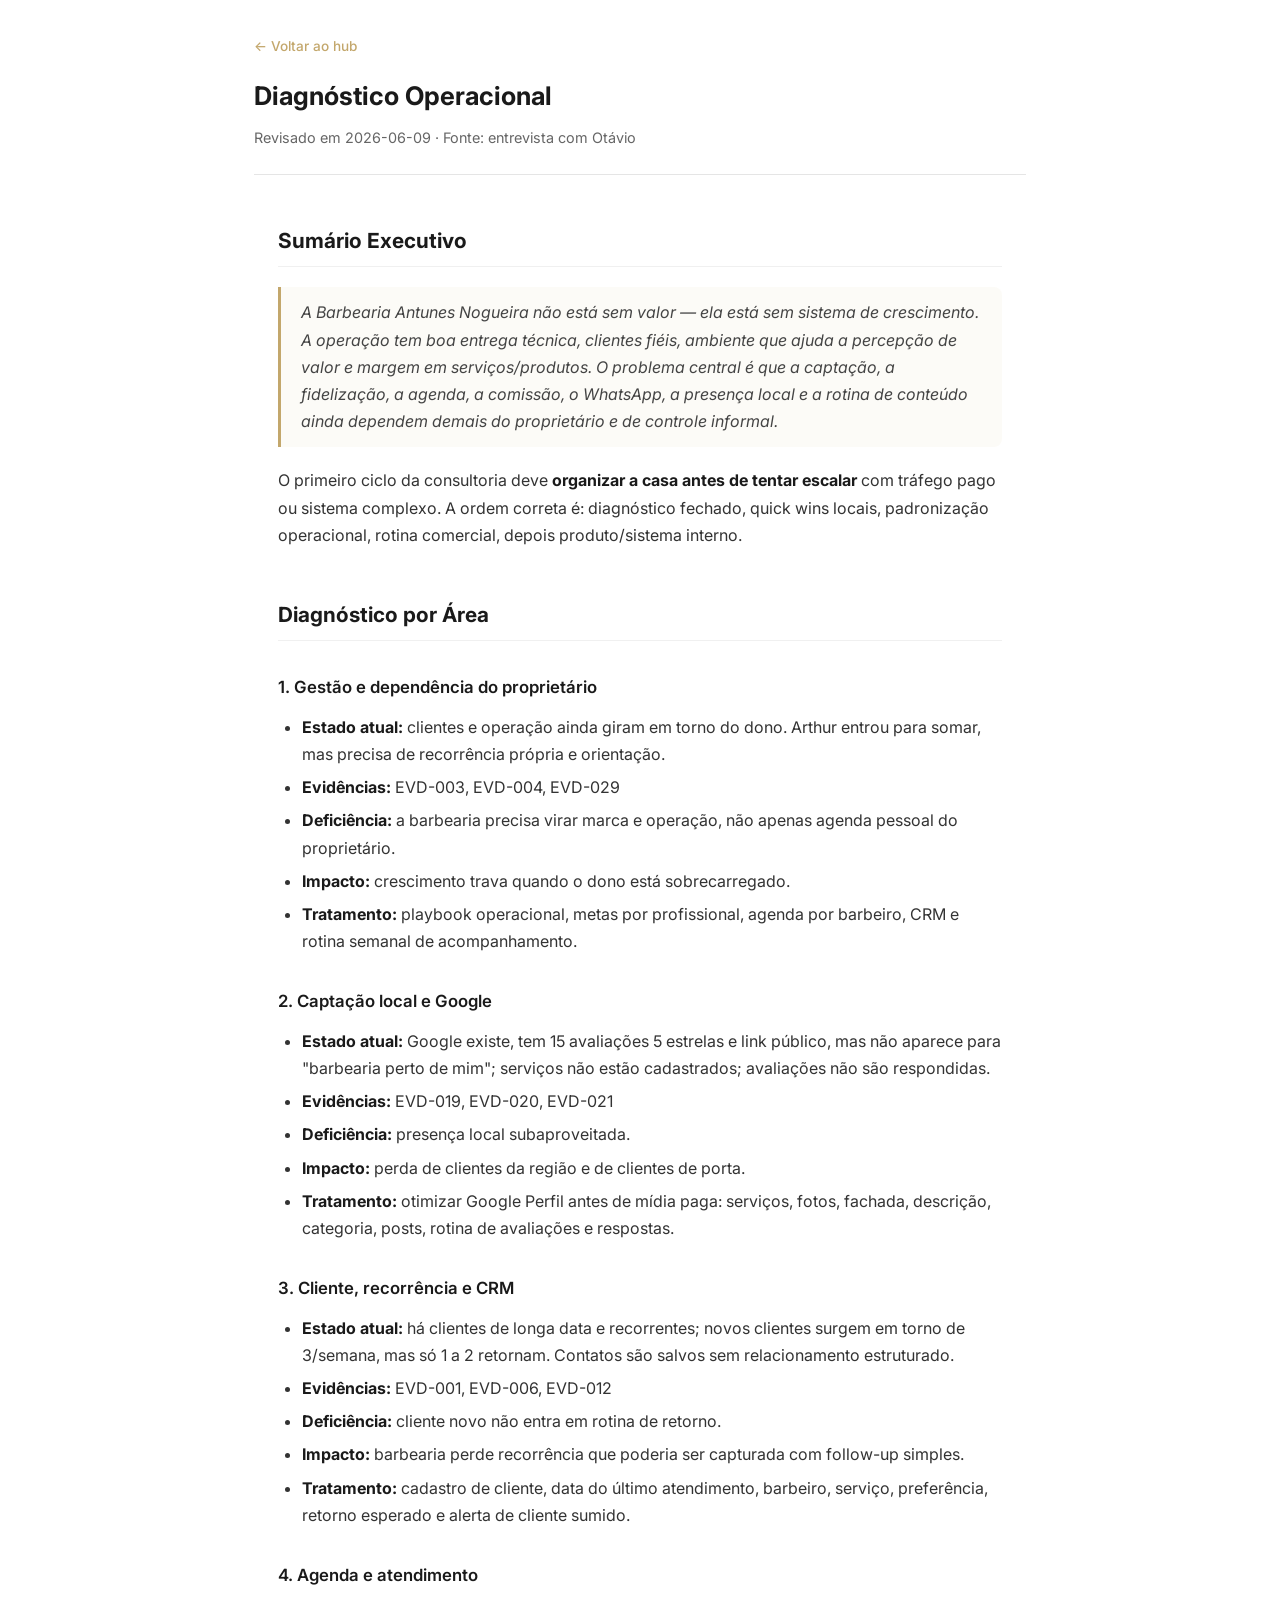
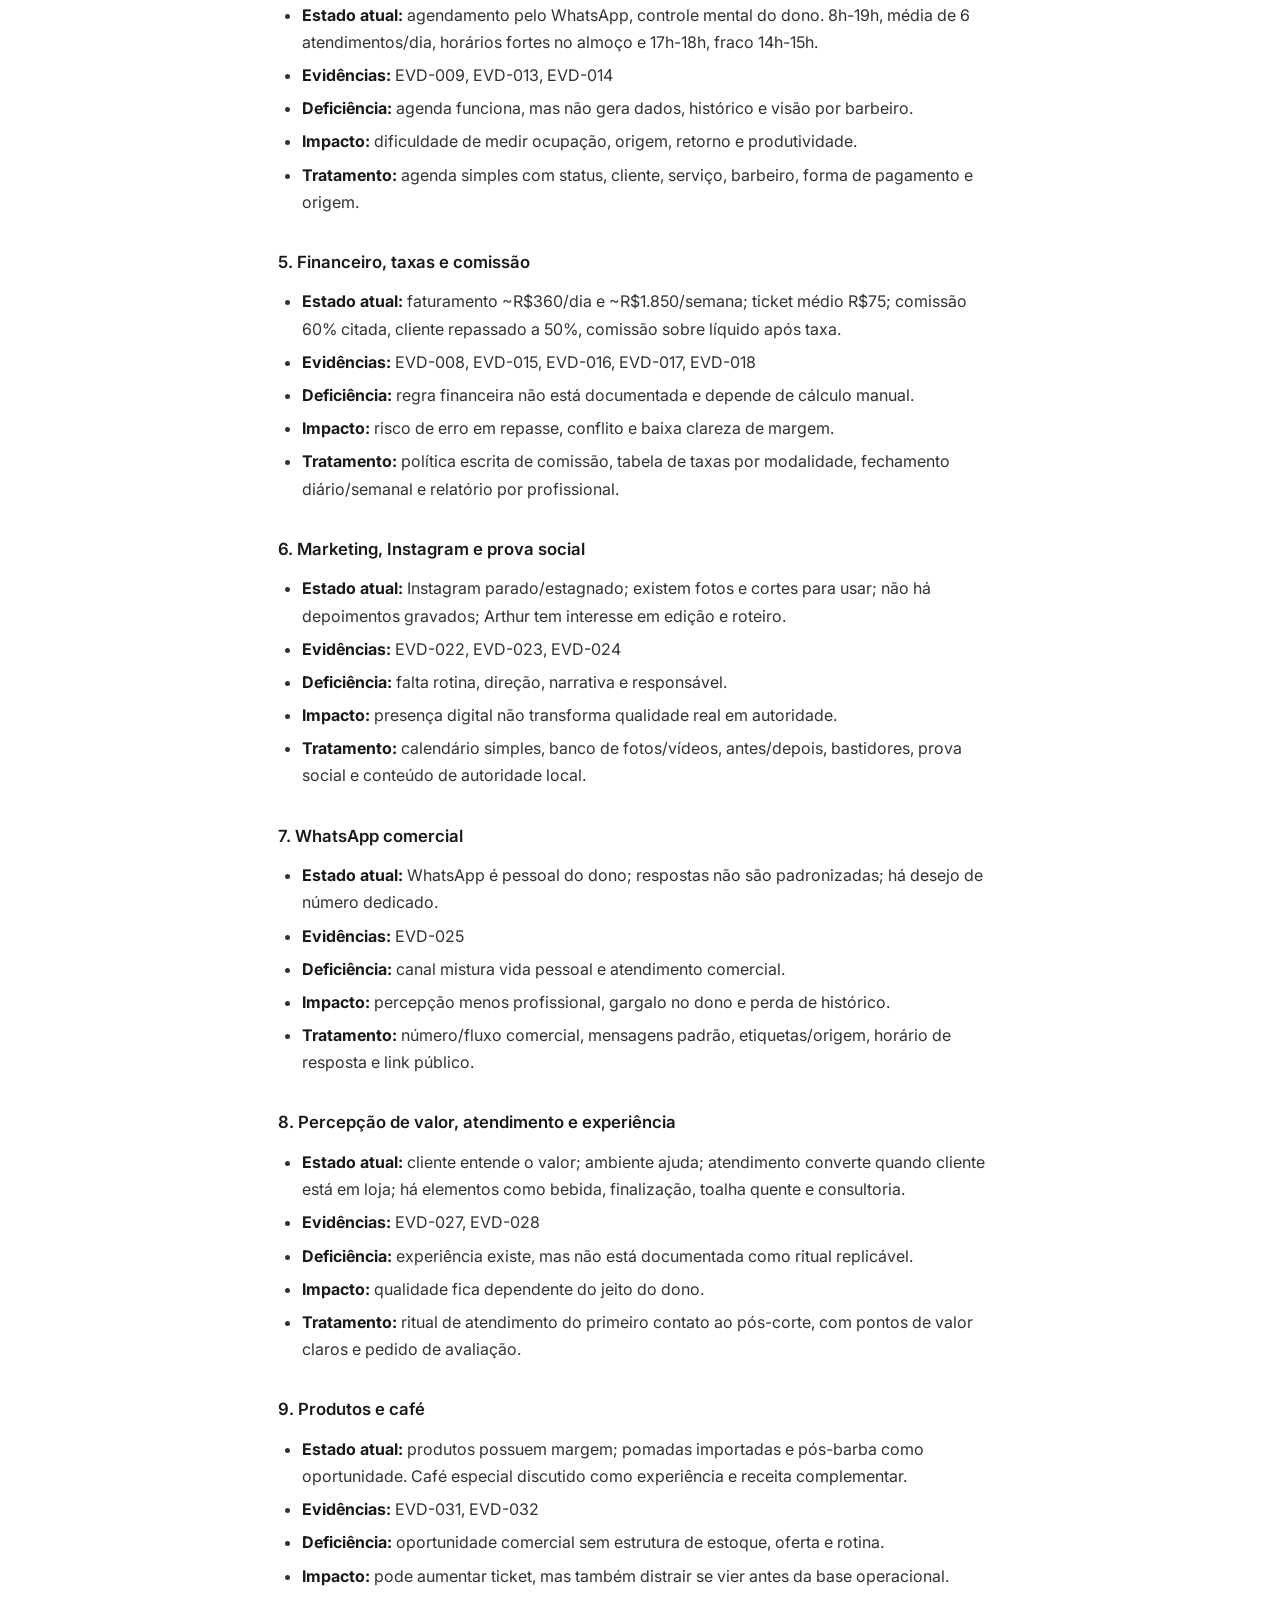
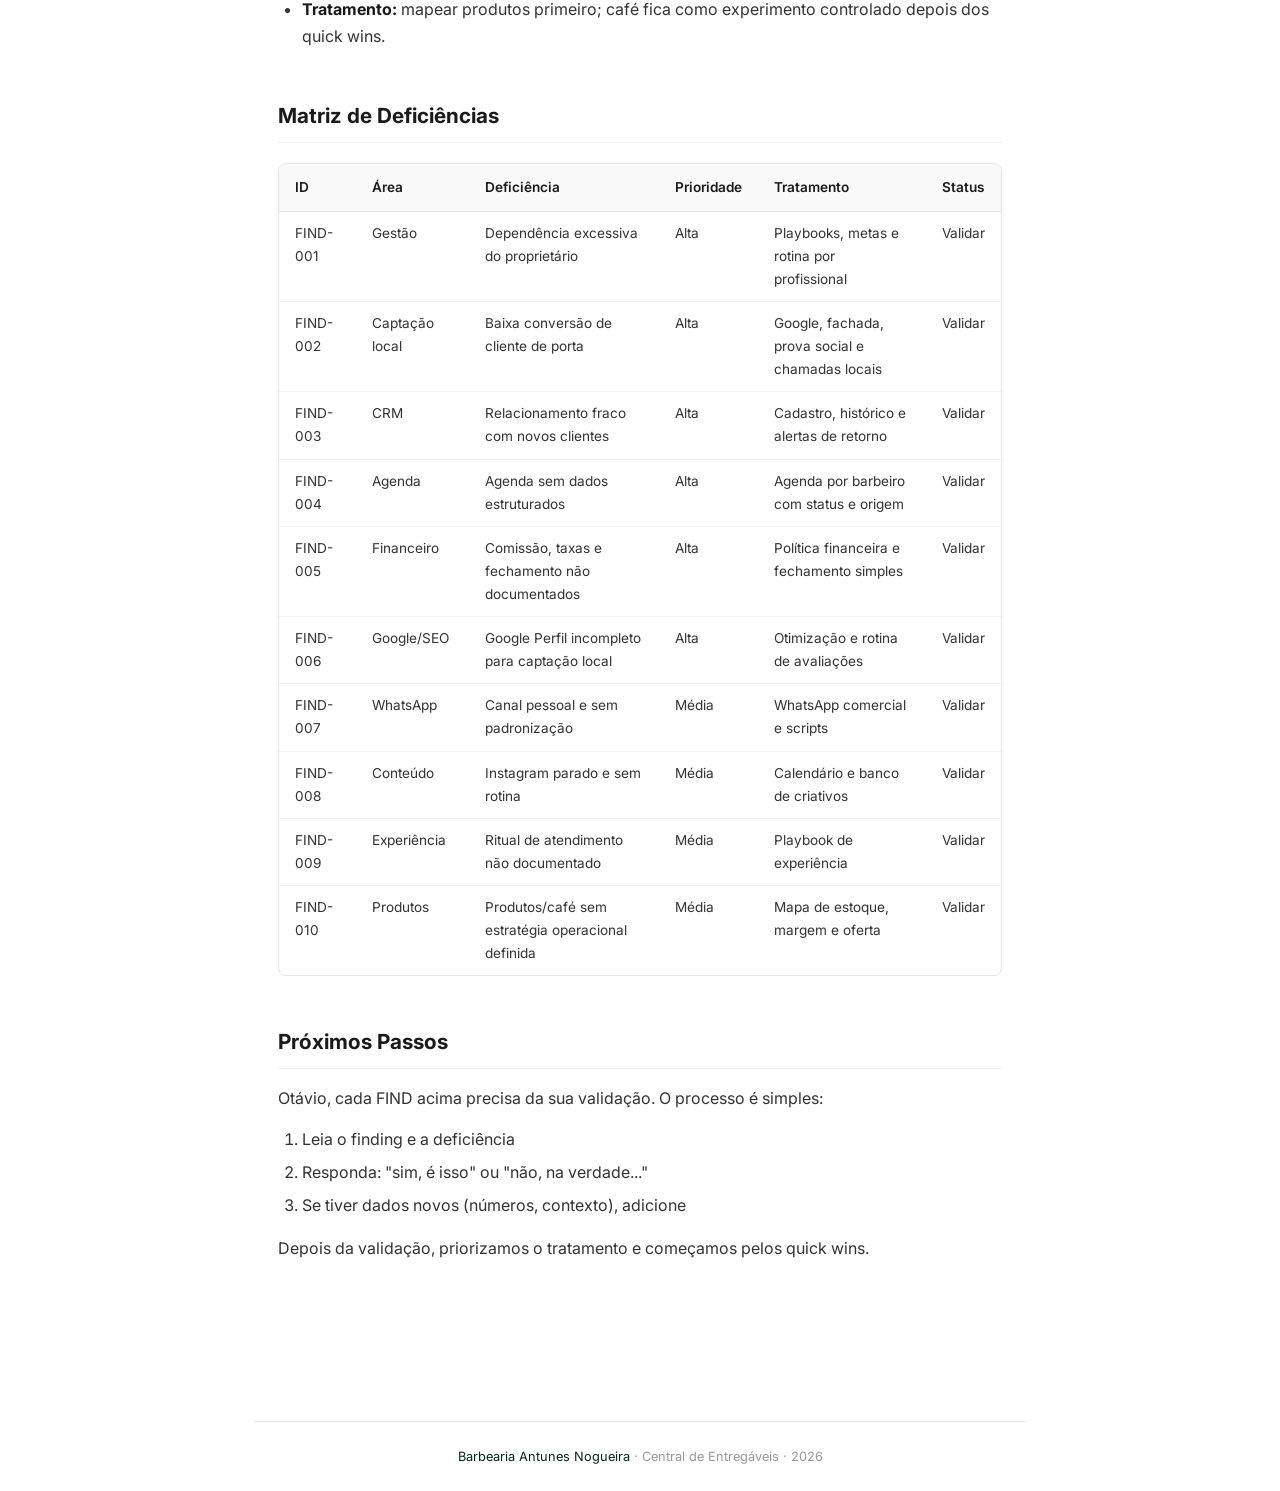
==== diagnostico.html @ 8a1e61f6 "Hub de entregáveis - Barbearia Antunes Nogueira" ====
<!DOCTYPE html>
<html lang="pt-BR">
<head>
  <meta charset="UTF-8">
  <meta name="viewport" content="width=device-width, initial-scale=1.0">
  <title>Diagnóstico Operacional | Antunes Nogueira</title>
  <link rel="stylesheet" href="style.css">
</head>
<body>
  <div class="container">
    <header class="page-header">
      <a href="index.html" class="back-link">← Voltar ao hub</a>
      <h1>Diagnóstico Operacional</h1>
      <p class="subtitle">Revisado em 2026-06-09 · Fonte: entrevista com Otávio</p>
    </header>

    <div class="page-content">

      <h2>Sumário Executivo</h2>
      <blockquote>
        A Barbearia Antunes Nogueira não está sem valor — ela está sem sistema de crescimento. A operação tem boa entrega técnica, clientes fiéis, ambiente que ajuda a percepção de valor e margem em serviços/produtos. O problema central é que a captação, a fidelização, a agenda, a comissão, o WhatsApp, a presença local e a rotina de conteúdo ainda dependem demais do proprietário e de controle informal.
      </blockquote>
      <p>O primeiro ciclo da consultoria deve <strong>organizar a casa antes de tentar escalar</strong> com tráfego pago ou sistema complexo. A ordem correta é: diagnóstico fechado, quick wins locais, padronização operacional, rotina comercial, depois produto/sistema interno.</p>

      <h2>Diagnóstico por Área</h2>

      <h3>1. Gestão e dependência do proprietário</h3>
      <ul>
        <li><strong>Estado atual:</strong> clientes e operação ainda giram em torno do dono. Arthur entrou para somar, mas precisa de recorrência própria e orientação.</li>
        <li><strong>Evidências:</strong> EVD-003, EVD-004, EVD-029</li>
        <li><strong>Deficiência:</strong> a barbearia precisa virar marca e operação, não apenas agenda pessoal do proprietário.</li>
        <li><strong>Impacto:</strong> crescimento trava quando o dono está sobrecarregado.</li>
        <li><strong>Tratamento:</strong> playbook operacional, metas por profissional, agenda por barbeiro, CRM e rotina semanal de acompanhamento.</li>
      </ul>

      <h3>2. Captação local e Google</h3>
      <ul>
        <li><strong>Estado atual:</strong> Google existe, tem 15 avaliações 5 estrelas e link público, mas não aparece para "barbearia perto de mim"; serviços não estão cadastrados; avaliações não são respondidas.</li>
        <li><strong>Evidências:</strong> EVD-019, EVD-020, EVD-021</li>
        <li><strong>Deficiência:</strong> presença local subaproveitada.</li>
        <li><strong>Impacto:</strong> perda de clientes da região e de clientes de porta.</li>
        <li><strong>Tratamento:</strong> otimizar Google Perfil antes de mídia paga: serviços, fotos, fachada, descrição, categoria, posts, rotina de avaliações e respostas.</li>
      </ul>

      <h3>3. Cliente, recorrência e CRM</h3>
      <ul>
        <li><strong>Estado atual:</strong> há clientes de longa data e recorrentes; novos clientes surgem em torno de 3/semana, mas só 1 a 2 retornam. Contatos são salvos sem relacionamento estruturado.</li>
        <li><strong>Evidências:</strong> EVD-001, EVD-006, EVD-012</li>
        <li><strong>Deficiência:</strong> cliente novo não entra em rotina de retorno.</li>
        <li><strong>Impacto:</strong> barbearia perde recorrência que poderia ser capturada com follow-up simples.</li>
        <li><strong>Tratamento:</strong> cadastro de cliente, data do último atendimento, barbeiro, serviço, preferência, retorno esperado e alerta de cliente sumido.</li>
      </ul>

      <h3>4. Agenda e atendimento</h3>
      <ul>
        <li><strong>Estado atual:</strong> agendamento pelo WhatsApp, controle mental do dono. 8h-19h, média de 6 atendimentos/dia, horários fortes no almoço e 17h-18h, fraco 14h-15h.</li>
        <li><strong>Evidências:</strong> EVD-009, EVD-013, EVD-014</li>
        <li><strong>Deficiência:</strong> agenda funciona, mas não gera dados, histórico e visão por barbeiro.</li>
        <li><strong>Impacto:</strong> dificuldade de medir ocupação, origem, retorno e produtividade.</li>
        <li><strong>Tratamento:</strong> agenda simples com status, cliente, serviço, barbeiro, forma de pagamento e origem.</li>
      </ul>

      <h3>5. Financeiro, taxas e comissão</h3>
      <ul>
        <li><strong>Estado atual:</strong> faturamento ~R$360/dia e ~R$1.850/semana; ticket médio R$75; comissão 60% citada, cliente repassado a 50%, comissão sobre líquido após taxa.</li>
        <li><strong>Evidências:</strong> EVD-008, EVD-015, EVD-016, EVD-017, EVD-018</li>
        <li><strong>Deficiência:</strong> regra financeira não está documentada e depende de cálculo manual.</li>
        <li><strong>Impacto:</strong> risco de erro em repasse, conflito e baixa clareza de margem.</li>
        <li><strong>Tratamento:</strong> política escrita de comissão, tabela de taxas por modalidade, fechamento diário/semanal e relatório por profissional.</li>
      </ul>

      <h3>6. Marketing, Instagram e prova social</h3>
      <ul>
        <li><strong>Estado atual:</strong> Instagram parado/estagnado; existem fotos e cortes para usar; não há depoimentos gravados; Arthur tem interesse em edição e roteiro.</li>
        <li><strong>Evidências:</strong> EVD-022, EVD-023, EVD-024</li>
        <li><strong>Deficiência:</strong> falta rotina, direção, narrativa e responsável.</li>
        <li><strong>Impacto:</strong> presença digital não transforma qualidade real em autoridade.</li>
        <li><strong>Tratamento:</strong> calendário simples, banco de fotos/vídeos, antes/depois, bastidores, prova social e conteúdo de autoridade local.</li>
      </ul>

      <h3>7. WhatsApp comercial</h3>
      <ul>
        <li><strong>Estado atual:</strong> WhatsApp é pessoal do dono; respostas não são padronizadas; há desejo de número dedicado.</li>
        <li><strong>Evidências:</strong> EVD-025</li>
        <li><strong>Deficiência:</strong> canal mistura vida pessoal e atendimento comercial.</li>
        <li><strong>Impacto:</strong> percepção menos profissional, gargalo no dono e perda de histórico.</li>
        <li><strong>Tratamento:</strong> número/fluxo comercial, mensagens padrão, etiquetas/origem, horário de resposta e link público.</li>
      </ul>

      <h3>8. Percepção de valor, atendimento e experiência</h3>
      <ul>
        <li><strong>Estado atual:</strong> cliente entende o valor; ambiente ajuda; atendimento converte quando cliente está em loja; há elementos como bebida, finalização, toalha quente e consultoria.</li>
        <li><strong>Evidências:</strong> EVD-027, EVD-028</li>
        <li><strong>Deficiência:</strong> experiência existe, mas não está documentada como ritual replicável.</li>
        <li><strong>Impacto:</strong> qualidade fica dependente do jeito do dono.</li>
        <li><strong>Tratamento:</strong> ritual de atendimento do primeiro contato ao pós-corte, com pontos de valor claros e pedido de avaliação.</li>
      </ul>

      <h3>9. Produtos e café</h3>
      <ul>
        <li><strong>Estado atual:</strong> produtos possuem margem; pomadas importadas e pós-barba como oportunidade. Café especial discutido como experiência e receita complementar.</li>
        <li><strong>Evidências:</strong> EVD-031, EVD-032</li>
        <li><strong>Deficiência:</strong> oportunidade comercial sem estrutura de estoque, oferta e rotina.</li>
        <li><strong>Impacto:</strong> pode aumentar ticket, mas também distrair se vier antes da base operacional.</li>
        <li><strong>Tratamento:</strong> mapear produtos primeiro; café fica como experimento controlado depois dos quick wins.</li>
      </ul>

      <h2>Matriz de Deficiências</h2>
      <div class="table-wrapper">
        <table>
          <thead>
            <tr><th>ID</th><th>Área</th><th>Deficiência</th><th>Prioridade</th><th>Tratamento</th><th>Status</th></tr>
          </thead>
          <tbody>
            <tr><td>FIND-001</td><td>Gestão</td><td>Dependência excessiva do proprietário</td><td>Alta</td><td>Playbooks, metas e rotina por profissional</td><td>Validar</td></tr>
            <tr><td>FIND-002</td><td>Captação local</td><td>Baixa conversão de cliente de porta</td><td>Alta</td><td>Google, fachada, prova social e chamadas locais</td><td>Validar</td></tr>
            <tr><td>FIND-003</td><td>CRM</td><td>Relacionamento fraco com novos clientes</td><td>Alta</td><td>Cadastro, histórico e alertas de retorno</td><td>Validar</td></tr>
            <tr><td>FIND-004</td><td>Agenda</td><td>Agenda sem dados estruturados</td><td>Alta</td><td>Agenda por barbeiro com status e origem</td><td>Validar</td></tr>
            <tr><td>FIND-005</td><td>Financeiro</td><td>Comissão, taxas e fechamento não documentados</td><td>Alta</td><td>Política financeira e fechamento simples</td><td>Validar</td></tr>
            <tr><td>FIND-006</td><td>Google/SEO</td><td>Google Perfil incompleto para captação local</td><td>Alta</td><td>Otimização e rotina de avaliações</td><td>Validar</td></tr>
            <tr><td>FIND-007</td><td>WhatsApp</td><td>Canal pessoal e sem padronização</td><td>Média</td><td>WhatsApp comercial e scripts</td><td>Validar</td></tr>
            <tr><td>FIND-008</td><td>Conteúdo</td><td>Instagram parado e sem rotina</td><td>Média</td><td>Calendário e banco de criativos</td><td>Validar</td></tr>
            <tr><td>FIND-009</td><td>Experiência</td><td>Ritual de atendimento não documentado</td><td>Média</td><td>Playbook de experiência</td><td>Validar</td></tr>
            <tr><td>FIND-010</td><td>Produtos</td><td>Produtos/café sem estratégia operacional definida</td><td>Média</td><td>Mapa de estoque, margem e oferta</td><td>Validar</td></tr>
          </tbody>
        </table>
      </div>

      <h2>Próximos Passos</h2>
      <p>Otávio, cada FIND acima precisa da sua validação. O processo é simples:</p>
      <ol>
        <li>Leia o finding e a deficiência</li>
        <li>Responda: "sim, é isso" ou "não, na verdade..."</li>
        <li>Se tiver dados novos (números, contexto), adicione</li>
      </ol>
      <p>Depois da validação, priorizamos o tratamento e começamos pelos quick wins.</p>

    </div>
    <footer class="hub-footer">
      <span>Barbearia Antunes Nogueira</span> · Central de Entregáveis · 2026
    </footer>
  </div>
</body>
</html>
---- style.css ----
/* Antunes Nogueira — Hub de Entregáveis */
/* Paleta: branco, dourado #c3a76c, verde escuro #00291b, texto #1a1a1a */

@import url('https://fonts.googleapis.com/css2?family=Inter:wght@400;500;600;700&display=swap');

*, *::before, *::after { box-sizing: border-box; margin: 0; padding: 0; }

html { font-size: 16px; scroll-behavior: smooth; }

body {
  font-family: 'Inter', -apple-system, BlinkMacSystemFont, sans-serif;
  background: #ffffff;
  color: #1a1a1a;
  line-height: 1.7;
  -webkit-font-smoothing: antialiased;
}

/* Layout */
.container { max-width: 820px; margin: 0 auto; padding: 0 24px; }
.page-content { max-width: 780px; margin: 0 auto; padding: 0 24px 80px; }

/* Header - Index */
.hub-header {
  padding: 48px 0 32px;
  text-align: center;
  border-bottom: 1px solid #e5e5e5;
  margin-bottom: 48px;
}
.hub-header img.logo {
  height: 80px;
  margin-bottom: 20px;
}
.hub-header h1 {
  font-size: 1.75rem;
  font-weight: 700;
  color: #1a1a1a;
  margin-bottom: 12px;
}
.hub-header p {
  font-size: 0.95rem;
  color: #666666;
  max-width: 600px;
  margin: 0 auto;
  line-height: 1.6;
}

/* Header - Page */
.page-header {
  padding: 32px 0 24px;
  border-bottom: 1px solid #e5e5e5;
  margin-bottom: 40px;
}
.page-header .back-link {
  display: inline-flex;
  align-items: center;
  gap: 6px;
  font-size: 0.85rem;
  color: #c3a76c;
  text-decoration: none;
  margin-bottom: 16px;
  font-weight: 500;
}
.page-header .back-link:hover { color: #a88b4a; }
.page-header h1 {
  font-size: 1.6rem;
  font-weight: 700;
  color: #1a1a1a;
}
.page-header .subtitle {
  font-size: 0.9rem;
  color: #666666;
  margin-top: 8px;
}

/* Category sections */
.category {
  margin-bottom: 48px;
}
.category-title {
  font-size: 0.8rem;
  font-weight: 600;
  text-transform: uppercase;
  letter-spacing: 0.08em;
  color: #666666;
  margin-bottom: 16px;
  padding-bottom: 8px;
  border-bottom: 1px solid #f0f0f0;
}

/* Cards */
.cards-grid {
  display: grid;
  grid-template-columns: 1fr;
  gap: 16px;
}
@media (min-width: 640px) {
  .cards-grid { grid-template-columns: 1fr 1fr; }
}

.card {
  border: 1px solid #e5e5e5;
  border-radius: 12px;
  padding: 24px;
  text-decoration: none;
  color: inherit;
  display: flex;
  flex-direction: column;
  transition: box-shadow 0.2s ease, border-color 0.2s ease;
}
.card:hover {
  box-shadow: 0 4px 16px rgba(0,0,0,0.06);
  border-color: #d5d5d5;
}
.card-top {
  display: flex;
  align-items: center;
  gap: 8px;
  margin-bottom: 10px;
}
.card h3 {
  font-size: 0.95rem;
  font-weight: 600;
  color: #1a1a1a;
}
.card p {
  font-size: 0.85rem;
  color: #666666;
  line-height: 1.5;
  flex: 1;
}
.card-action {
  margin-top: 14px;
  font-size: 0.85rem;
  font-weight: 500;
  color: #c3a76c;
}

/* Pills/Badges */
.pill {
  display: inline-block;
  font-size: 0.7rem;
  font-weight: 600;
  padding: 3px 10px;
  border-radius: 999px;
  background: rgba(195, 167, 108, 0.12);
  color: #a88b4a;
  text-transform: uppercase;
  letter-spacing: 0.03em;
}
.pill--green {
  background: rgba(0, 41, 27, 0.08);
  color: #00291b;
}

/* Content Typography */
.page-content h2 {
  font-size: 1.3rem;
  font-weight: 700;
  color: #1a1a1a;
  margin-top: 48px;
  margin-bottom: 16px;
  padding-bottom: 8px;
  border-bottom: 1px solid #f0f0f0;
}
.page-content h3 {
  font-size: 1.05rem;
  font-weight: 600;
  color: #1a1a1a;
  margin-top: 32px;
  margin-bottom: 12px;
}
.page-content h4 {
  font-size: 0.95rem;
  font-weight: 600;
  color: #333;
  margin-top: 24px;
  margin-bottom: 8px;
}
.page-content p {
  margin-bottom: 14px;
  color: #333;
}
.page-content ul, .page-content ol {
  margin-bottom: 16px;
  padding-left: 24px;
}
.page-content li {
  margin-bottom: 6px;
  color: #333;
}
.page-content strong { color: #1a1a1a; }
.page-content blockquote {
  border-left: 3px solid #c3a76c;
  padding: 12px 20px;
  margin: 20px 0;
  background: rgba(195, 167, 108, 0.05);
  border-radius: 0 8px 8px 0;
  font-style: italic;
  color: #444;
}

/* Tables */
.table-wrapper {
  overflow-x: auto;
  margin: 20px 0;
  border-radius: 8px;
  border: 1px solid #e5e5e5;
}
table {
  width: 100%;
  border-collapse: collapse;
  font-size: 0.85rem;
  min-width: 500px;
}
thead {
  background: #f9f9f9;
}
th {
  font-weight: 600;
  text-align: left;
  padding: 12px 16px;
  border-bottom: 1px solid #e5e5e5;
  color: #1a1a1a;
  white-space: nowrap;
}
td {
  padding: 10px 16px;
  border-bottom: 1px solid #f0f0f0;
  color: #333;
  vertical-align: top;
}
tr:last-child td { border-bottom: none; }
tr:hover { background: #fafafa; }

/* Highlight boxes */
.highlight-box {
  background: rgba(195, 167, 108, 0.06);
  border: 1px solid rgba(195, 167, 108, 0.2);
  border-radius: 10px;
  padding: 20px 24px;
  margin: 24px 0;
}
.highlight-box h4 {
  margin-top: 0;
  color: #00291b;
}

.urgent-box {
  background: rgba(220, 53, 69, 0.04);
  border: 1px solid rgba(220, 53, 69, 0.15);
  border-radius: 10px;
  padding: 20px 24px;
  margin: 24px 0;
}
.urgent-box h4 {
  margin-top: 0;
  color: #dc3545;
}

/* Steps list */
.steps-list {
  counter-reset: step;
  list-style: none;
  padding-left: 0;
}
.steps-list li {
  counter-increment: step;
  padding: 14px 0 14px 48px;
  position: relative;
  border-bottom: 1px solid #f0f0f0;
}
.steps-list li:last-child { border-bottom: none; }
.steps-list li::before {
  content: counter(step);
  position: absolute;
  left: 0;
  top: 14px;
  width: 32px;
  height: 32px;
  border-radius: 50%;
  background: rgba(195, 167, 108, 0.12);
  color: #a88b4a;
  font-weight: 700;
  font-size: 0.85rem;
  display: flex;
  align-items: center;
  justify-content: center;
}

/* Footer */
.hub-footer {
  margin-top: 64px;
  padding: 24px 0;
  border-top: 1px solid #e5e5e5;
  text-align: center;
  font-size: 0.8rem;
  color: #999;
}
.hub-footer span { color: #00291b; }

/* Code/pre blocks */
.page-content pre {
  background: #f7f7f7;
  border: 1px solid #e5e5e5;
  border-radius: 8px;
  padding: 16px;
  overflow-x: auto;
  font-size: 0.8rem;
  line-height: 1.5;
  margin: 16px 0;
  font-family: 'JetBrains Mono', 'Fira Code', monospace;
}

/* Responsive */
@media (max-width: 639px) {
  .hub-header { padding: 32px 0 24px; }
  .hub-header h1 { font-size: 1.4rem; }
  .page-header h1 { font-size: 1.3rem; }
  .page-content h2 { font-size: 1.15rem; }
  .card { padding: 18px; }
}
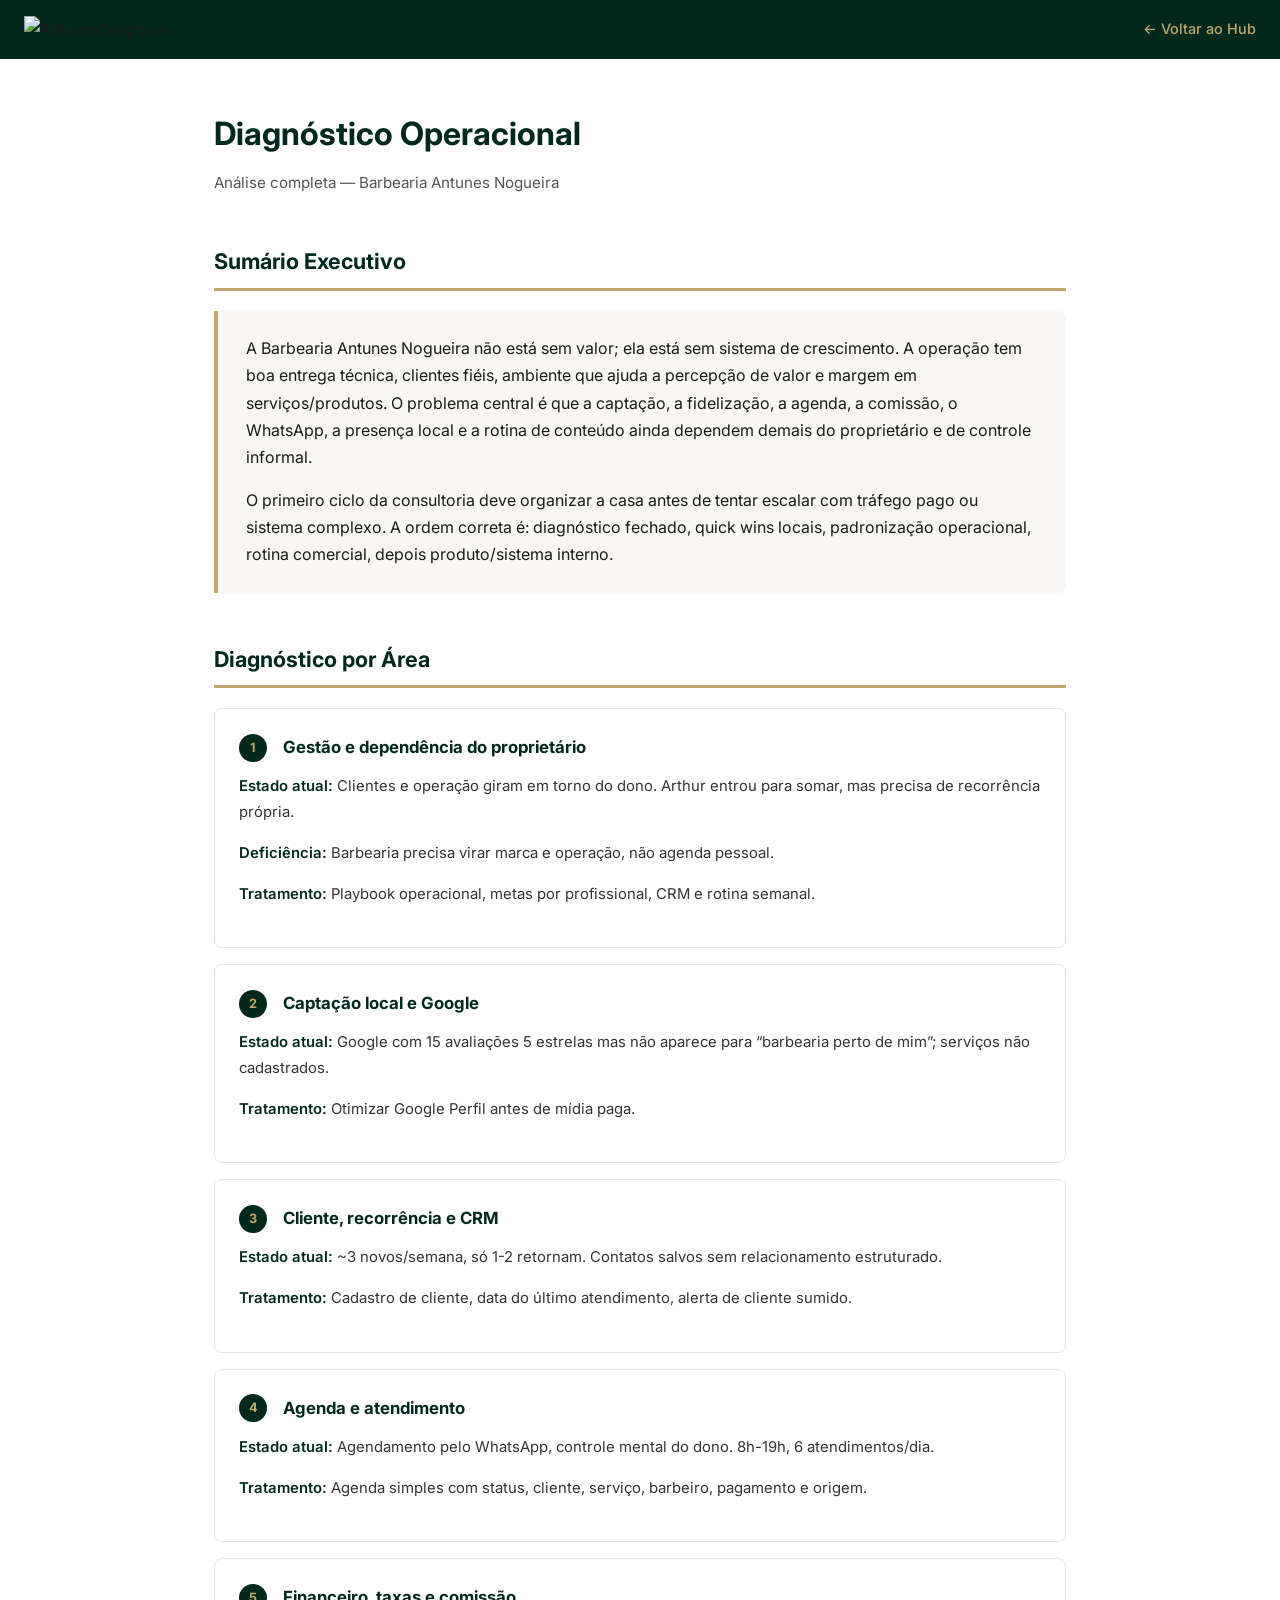
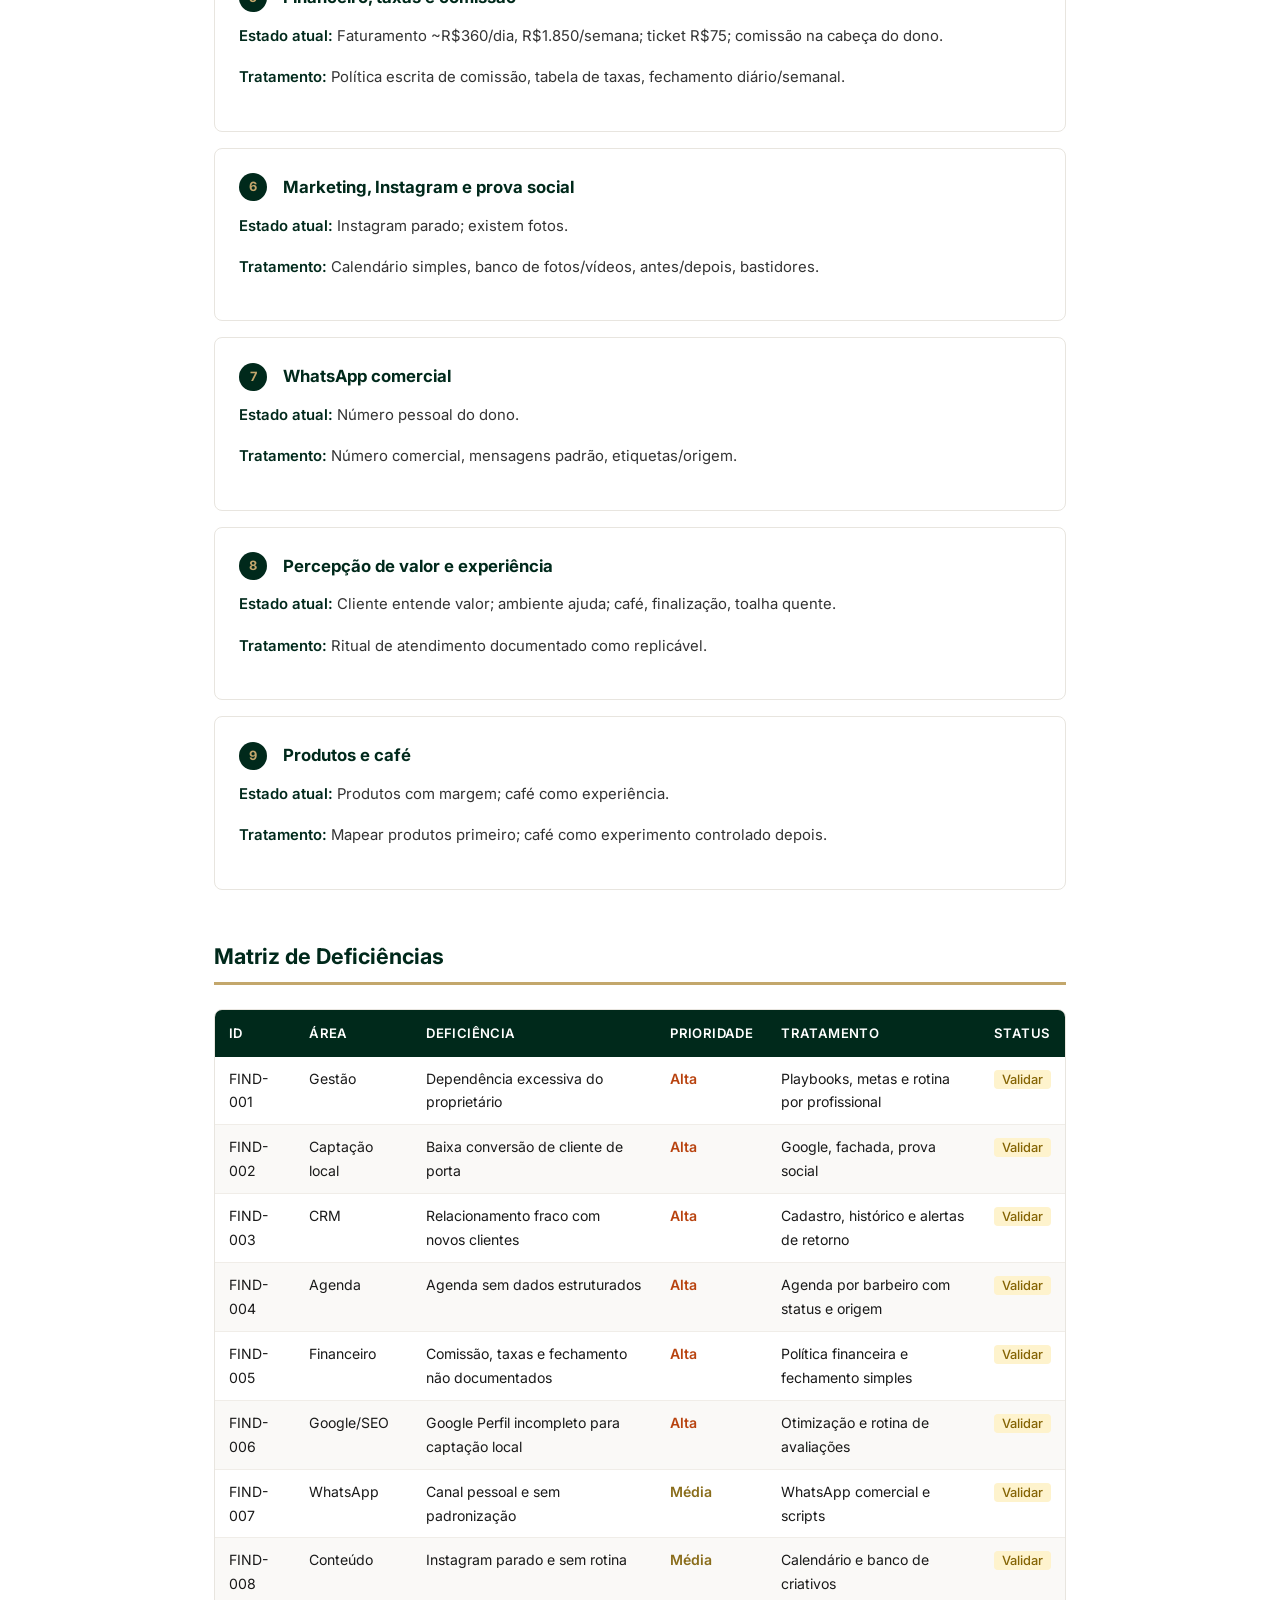
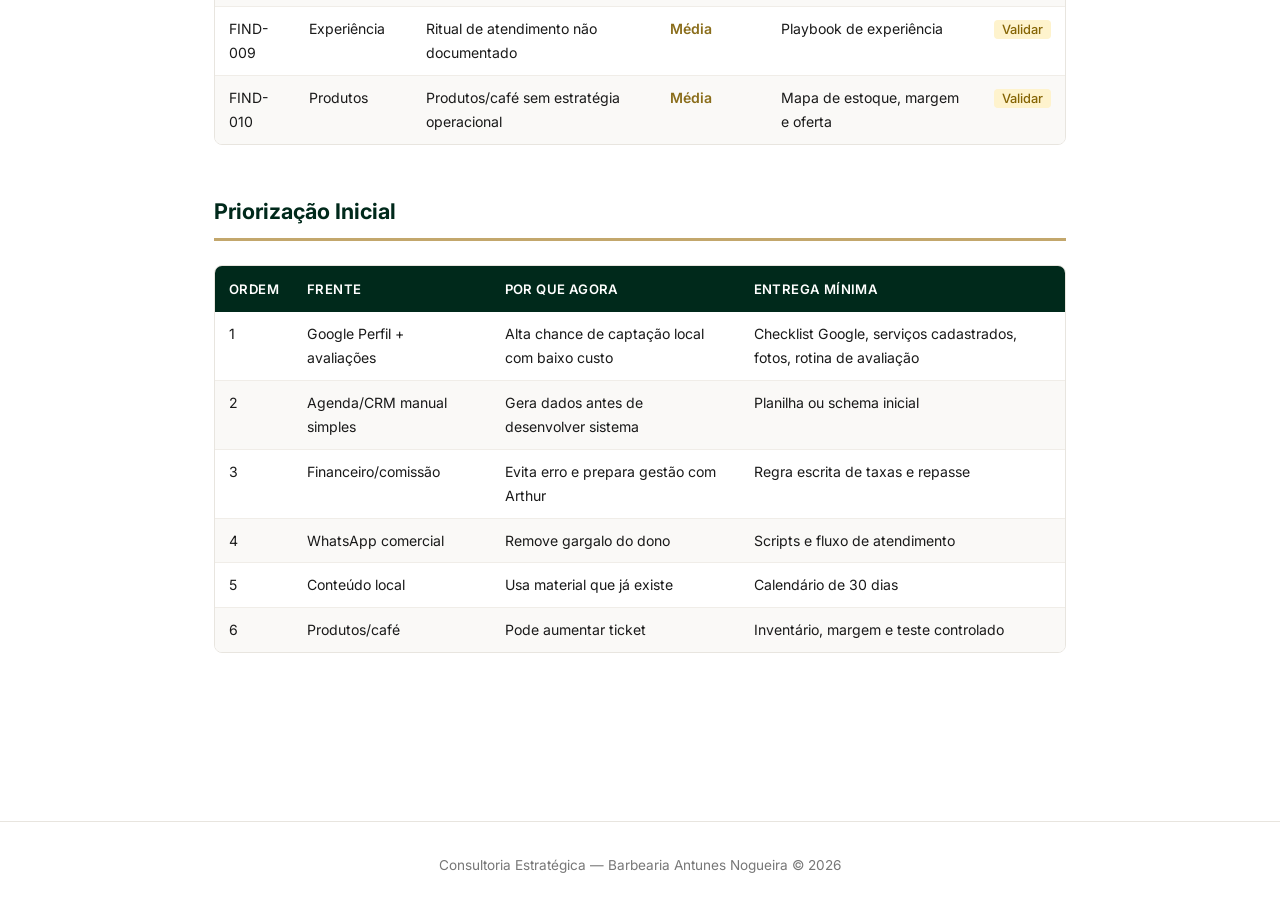
==== commit a043a990: "feat: hub multi-página criado pelo Claude Code via AIOX" ====
--- a/diagnostico.html
+++ b/diagnostico.html
@@ -3,142 +3,419 @@
 <head>
   <meta charset="UTF-8">
   <meta name="viewport" content="width=device-width, initial-scale=1.0">
-  <title>Diagnóstico Operacional | Antunes Nogueira</title>
-  <link rel="stylesheet" href="style.css">
+  <title>Diagn&#243;stico Operacional | Antunes Nogueira</title>
+  <link rel="preconnect" href="https://fonts.googleapis.com">
+  <link rel="preconnect" href="https://fonts.gstatic.com" crossorigin>
+  <link href="https://fonts.googleapis.com/css2?family=Inter:wght@400;500;600;700&display=swap" rel="stylesheet">
+  <style>
+    *, *::before, *::after { box-sizing: border-box; margin: 0; padding: 0; }
+    html { font-size: 16px; scroll-behavior: smooth; }
+    body {
+      font-family: 'Inter', -apple-system, BlinkMacSystemFont, sans-serif;
+      background: #ffffff;
+      color: #1a1a1a;
+      line-height: 1.7;
+      -webkit-font-smoothing: antialiased;
+    }
+    .site-header {
+      background: #00291b;
+      padding: 16px 24px;
+      display: flex;
+      align-items: center;
+      justify-content: space-between;
+      position: sticky;
+      top: 0;
+      z-index: 100;
+    }
+    .site-header img { max-height: 50px; width: auto; }
+    .site-header a.nav-link {
+      color: #c3a76c;
+      text-decoration: none;
+      font-size: 0.9rem;
+      font-weight: 500;
+      transition: opacity 0.2s;
+    }
+    .site-header a.nav-link:hover { opacity: 0.8; }
+    .container {
+      max-width: 900px;
+      margin: 0 auto;
+      padding: 48px 24px 80px;
+    }
+    h1 {
+      font-size: 2rem;
+      font-weight: 700;
+      color: #00291b;
+      margin-bottom: 8px;
+    }
+    .subtitle {
+      font-size: 0.95rem;
+      color: #555;
+      margin-bottom: 40px;
+    }
+    h2 {
+      font-size: 1.35rem;
+      font-weight: 700;
+      color: #00291b;
+      margin-top: 48px;
+      margin-bottom: 20px;
+      padding-bottom: 8px;
+      border-bottom: 3px solid #c3a76c;
+    }
+    p { margin-bottom: 16px; }
+    strong { font-weight: 600; }
+    .exec-summary {
+      background: #f8f7f4;
+      border-left: 4px solid #c3a76c;
+      padding: 24px 28px;
+      border-radius: 0 8px 8px 0;
+      margin-bottom: 40px;
+    }
+    .exec-summary p:last-child { margin-bottom: 0; }
+    .area-card {
+      background: #ffffff;
+      border: 1px solid #e8e5df;
+      border-radius: 8px;
+      padding: 24px;
+      margin-bottom: 16px;
+      transition: box-shadow 0.2s;
+    }
+    .area-card:hover { box-shadow: 0 4px 12px rgba(0, 41, 27, 0.08); }
+    .area-number {
+      display: inline-block;
+      background: #00291b;
+      color: #c3a76c;
+      font-weight: 700;
+      font-size: 0.8rem;
+      width: 28px;
+      height: 28px;
+      line-height: 28px;
+      text-align: center;
+      border-radius: 50%;
+      margin-right: 12px;
+      vertical-align: middle;
+    }
+    .area-title {
+      font-weight: 700;
+      font-size: 1.05rem;
+      color: #00291b;
+      vertical-align: middle;
+    }
+    .area-body {
+      margin-top: 12px;
+      font-size: 0.93rem;
+      color: #333;
+    }
+    .area-body .label {
+      font-weight: 600;
+      color: #00291b;
+    }
+    .table-wrapper {
+      overflow-x: auto;
+      margin: 24px 0;
+      border-radius: 8px;
+      border: 1px solid #e8e5df;
+    }
+    table {
+      width: 100%;
+      border-collapse: collapse;
+      font-size: 0.88rem;
+      min-width: 700px;
+    }
+    thead { background: #00291b; color: #ffffff; }
+    thead th {
+      padding: 12px 14px;
+      text-align: left;
+      font-weight: 600;
+      font-size: 0.82rem;
+      text-transform: uppercase;
+      letter-spacing: 0.03em;
+    }
+    tbody tr { border-bottom: 1px solid #f0ede8; }
+    tbody tr:last-child { border-bottom: none; }
+    tbody tr:nth-child(even) { background: #faf9f7; }
+    tbody td { padding: 10px 14px; vertical-align: top; }
+    .priority-alta { color: #b8420e; font-weight: 600; }
+    .priority-media { color: #8a6d1b; font-weight: 600; }
+    .status-validar {
+      background: #fef3cd;
+      color: #856404;
+      padding: 2px 8px;
+      border-radius: 4px;
+      font-size: 0.8rem;
+      font-weight: 500;
+    }
+    .site-footer {
+      text-align: center;
+      padding: 32px 24px;
+      font-size: 0.85rem;
+      color: #777;
+      border-top: 1px solid #e8e5df;
+      margin-top: 64px;
+    }
+    @media (max-width: 600px) {
+      .site-header { padding: 12px 16px; }
+      .site-header img { max-height: 36px; }
+      .container { padding: 32px 16px 60px; }
+      h1 { font-size: 1.5rem; }
+      h2 { font-size: 1.15rem; }
+      .area-card { padding: 16px; }
+      .exec-summary { padding: 16px 20px; }
+    }
+  </style>
 </head>
 <body>
+  <header class="site-header">
+    <img src="../brand/ANTUNES NOGUEIRA/LOGO/PNG/ANTUNES-NOGUEIRA_COMPLETA-1.png" alt="Antunes Nogueira">
+    <a href="index.html" class="nav-link">&#8592; Voltar ao Hub</a>
+  </header>
+
   <div class="container">
-    <header class="page-header">
-      <a href="index.html" class="back-link">← Voltar ao hub</a>
-      <h1>Diagnóstico Operacional</h1>
-      <p class="subtitle">Revisado em 2026-06-09 · Fonte: entrevista com Otávio</p>
-    </header>
-
-    <div class="page-content">
-
-      <h2>Sumário Executivo</h2>
-      <blockquote>
-        A Barbearia Antunes Nogueira não está sem valor — ela está sem sistema de crescimento. A operação tem boa entrega técnica, clientes fiéis, ambiente que ajuda a percepção de valor e margem em serviços/produtos. O problema central é que a captação, a fidelização, a agenda, a comissão, o WhatsApp, a presença local e a rotina de conteúdo ainda dependem demais do proprietário e de controle informal.
-      </blockquote>
-      <p>O primeiro ciclo da consultoria deve <strong>organizar a casa antes de tentar escalar</strong> com tráfego pago ou sistema complexo. A ordem correta é: diagnóstico fechado, quick wins locais, padronização operacional, rotina comercial, depois produto/sistema interno.</p>
-
-      <h2>Diagnóstico por Área</h2>
-
-      <h3>1. Gestão e dependência do proprietário</h3>
-      <ul>
-        <li><strong>Estado atual:</strong> clientes e operação ainda giram em torno do dono. Arthur entrou para somar, mas precisa de recorrência própria e orientação.</li>
-        <li><strong>Evidências:</strong> EVD-003, EVD-004, EVD-029</li>
-        <li><strong>Deficiência:</strong> a barbearia precisa virar marca e operação, não apenas agenda pessoal do proprietário.</li>
-        <li><strong>Impacto:</strong> crescimento trava quando o dono está sobrecarregado.</li>
-        <li><strong>Tratamento:</strong> playbook operacional, metas por profissional, agenda por barbeiro, CRM e rotina semanal de acompanhamento.</li>
-      </ul>
-
-      <h3>2. Captação local e Google</h3>
-      <ul>
-        <li><strong>Estado atual:</strong> Google existe, tem 15 avaliações 5 estrelas e link público, mas não aparece para "barbearia perto de mim"; serviços não estão cadastrados; avaliações não são respondidas.</li>
-        <li><strong>Evidências:</strong> EVD-019, EVD-020, EVD-021</li>
-        <li><strong>Deficiência:</strong> presença local subaproveitada.</li>
-        <li><strong>Impacto:</strong> perda de clientes da região e de clientes de porta.</li>
-        <li><strong>Tratamento:</strong> otimizar Google Perfil antes de mídia paga: serviços, fotos, fachada, descrição, categoria, posts, rotina de avaliações e respostas.</li>
-      </ul>
-
-      <h3>3. Cliente, recorrência e CRM</h3>
-      <ul>
-        <li><strong>Estado atual:</strong> há clientes de longa data e recorrentes; novos clientes surgem em torno de 3/semana, mas só 1 a 2 retornam. Contatos são salvos sem relacionamento estruturado.</li>
-        <li><strong>Evidências:</strong> EVD-001, EVD-006, EVD-012</li>
-        <li><strong>Deficiência:</strong> cliente novo não entra em rotina de retorno.</li>
-        <li><strong>Impacto:</strong> barbearia perde recorrência que poderia ser capturada com follow-up simples.</li>
-        <li><strong>Tratamento:</strong> cadastro de cliente, data do último atendimento, barbeiro, serviço, preferência, retorno esperado e alerta de cliente sumido.</li>
-      </ul>
-
-      <h3>4. Agenda e atendimento</h3>
-      <ul>
-        <li><strong>Estado atual:</strong> agendamento pelo WhatsApp, controle mental do dono. 8h-19h, média de 6 atendimentos/dia, horários fortes no almoço e 17h-18h, fraco 14h-15h.</li>
-        <li><strong>Evidências:</strong> EVD-009, EVD-013, EVD-014</li>
-        <li><strong>Deficiência:</strong> agenda funciona, mas não gera dados, histórico e visão por barbeiro.</li>
-        <li><strong>Impacto:</strong> dificuldade de medir ocupação, origem, retorno e produtividade.</li>
-        <li><strong>Tratamento:</strong> agenda simples com status, cliente, serviço, barbeiro, forma de pagamento e origem.</li>
-      </ul>
-
-      <h3>5. Financeiro, taxas e comissão</h3>
-      <ul>
-        <li><strong>Estado atual:</strong> faturamento ~R$360/dia e ~R$1.850/semana; ticket médio R$75; comissão 60% citada, cliente repassado a 50%, comissão sobre líquido após taxa.</li>
-        <li><strong>Evidências:</strong> EVD-008, EVD-015, EVD-016, EVD-017, EVD-018</li>
-        <li><strong>Deficiência:</strong> regra financeira não está documentada e depende de cálculo manual.</li>
-        <li><strong>Impacto:</strong> risco de erro em repasse, conflito e baixa clareza de margem.</li>
-        <li><strong>Tratamento:</strong> política escrita de comissão, tabela de taxas por modalidade, fechamento diário/semanal e relatório por profissional.</li>
-      </ul>
-
-      <h3>6. Marketing, Instagram e prova social</h3>
-      <ul>
-        <li><strong>Estado atual:</strong> Instagram parado/estagnado; existem fotos e cortes para usar; não há depoimentos gravados; Arthur tem interesse em edição e roteiro.</li>
-        <li><strong>Evidências:</strong> EVD-022, EVD-023, EVD-024</li>
-        <li><strong>Deficiência:</strong> falta rotina, direção, narrativa e responsável.</li>
-        <li><strong>Impacto:</strong> presença digital não transforma qualidade real em autoridade.</li>
-        <li><strong>Tratamento:</strong> calendário simples, banco de fotos/vídeos, antes/depois, bastidores, prova social e conteúdo de autoridade local.</li>
-      </ul>
-
-      <h3>7. WhatsApp comercial</h3>
-      <ul>
-        <li><strong>Estado atual:</strong> WhatsApp é pessoal do dono; respostas não são padronizadas; há desejo de número dedicado.</li>
-        <li><strong>Evidências:</strong> EVD-025</li>
-        <li><strong>Deficiência:</strong> canal mistura vida pessoal e atendimento comercial.</li>
-        <li><strong>Impacto:</strong> percepção menos profissional, gargalo no dono e perda de histórico.</li>
-        <li><strong>Tratamento:</strong> número/fluxo comercial, mensagens padrão, etiquetas/origem, horário de resposta e link público.</li>
-      </ul>
-
-      <h3>8. Percepção de valor, atendimento e experiência</h3>
-      <ul>
-        <li><strong>Estado atual:</strong> cliente entende o valor; ambiente ajuda; atendimento converte quando cliente está em loja; há elementos como bebida, finalização, toalha quente e consultoria.</li>
-        <li><strong>Evidências:</strong> EVD-027, EVD-028</li>
-        <li><strong>Deficiência:</strong> experiência existe, mas não está documentada como ritual replicável.</li>
-        <li><strong>Impacto:</strong> qualidade fica dependente do jeito do dono.</li>
-        <li><strong>Tratamento:</strong> ritual de atendimento do primeiro contato ao pós-corte, com pontos de valor claros e pedido de avaliação.</li>
-      </ul>
-
-      <h3>9. Produtos e café</h3>
-      <ul>
-        <li><strong>Estado atual:</strong> produtos possuem margem; pomadas importadas e pós-barba como oportunidade. Café especial discutido como experiência e receita complementar.</li>
-        <li><strong>Evidências:</strong> EVD-031, EVD-032</li>
-        <li><strong>Deficiência:</strong> oportunidade comercial sem estrutura de estoque, oferta e rotina.</li>
-        <li><strong>Impacto:</strong> pode aumentar ticket, mas também distrair se vier antes da base operacional.</li>
-        <li><strong>Tratamento:</strong> mapear produtos primeiro; café fica como experimento controlado depois dos quick wins.</li>
-      </ul>
-
-      <h2>Matriz de Deficiências</h2>
-      <div class="table-wrapper">
-        <table>
-          <thead>
-            <tr><th>ID</th><th>Área</th><th>Deficiência</th><th>Prioridade</th><th>Tratamento</th><th>Status</th></tr>
-          </thead>
-          <tbody>
-            <tr><td>FIND-001</td><td>Gestão</td><td>Dependência excessiva do proprietário</td><td>Alta</td><td>Playbooks, metas e rotina por profissional</td><td>Validar</td></tr>
-            <tr><td>FIND-002</td><td>Captação local</td><td>Baixa conversão de cliente de porta</td><td>Alta</td><td>Google, fachada, prova social e chamadas locais</td><td>Validar</td></tr>
-            <tr><td>FIND-003</td><td>CRM</td><td>Relacionamento fraco com novos clientes</td><td>Alta</td><td>Cadastro, histórico e alertas de retorno</td><td>Validar</td></tr>
-            <tr><td>FIND-004</td><td>Agenda</td><td>Agenda sem dados estruturados</td><td>Alta</td><td>Agenda por barbeiro com status e origem</td><td>Validar</td></tr>
-            <tr><td>FIND-005</td><td>Financeiro</td><td>Comissão, taxas e fechamento não documentados</td><td>Alta</td><td>Política financeira e fechamento simples</td><td>Validar</td></tr>
-            <tr><td>FIND-006</td><td>Google/SEO</td><td>Google Perfil incompleto para captação local</td><td>Alta</td><td>Otimização e rotina de avaliações</td><td>Validar</td></tr>
-            <tr><td>FIND-007</td><td>WhatsApp</td><td>Canal pessoal e sem padronização</td><td>Média</td><td>WhatsApp comercial e scripts</td><td>Validar</td></tr>
-            <tr><td>FIND-008</td><td>Conteúdo</td><td>Instagram parado e sem rotina</td><td>Média</td><td>Calendário e banco de criativos</td><td>Validar</td></tr>
-            <tr><td>FIND-009</td><td>Experiência</td><td>Ritual de atendimento não documentado</td><td>Média</td><td>Playbook de experiência</td><td>Validar</td></tr>
-            <tr><td>FIND-010</td><td>Produtos</td><td>Produtos/café sem estratégia operacional definida</td><td>Média</td><td>Mapa de estoque, margem e oferta</td><td>Validar</td></tr>
-          </tbody>
-        </table>
-      </div>
-
-      <h2>Próximos Passos</h2>
-      <p>Otávio, cada FIND acima precisa da sua validação. O processo é simples:</p>
-      <ol>
-        <li>Leia o finding e a deficiência</li>
-        <li>Responda: "sim, é isso" ou "não, na verdade..."</li>
-        <li>Se tiver dados novos (números, contexto), adicione</li>
-      </ol>
-      <p>Depois da validação, priorizamos o tratamento e começamos pelos quick wins.</p>
-
-    </div>
-    <footer class="hub-footer">
-      <span>Barbearia Antunes Nogueira</span> · Central de Entregáveis · 2026
-    </footer>
+    <h1>Diagn&#243;stico Operacional</h1>
+    <p class="subtitle">An&#225;lise completa &#8212; Barbearia Antunes Nogueira</p>
+
+    <h2>Sum&#225;rio Executivo</h2>
+    <div class="exec-summary">
+      <p>A Barbearia Antunes Nogueira n&#227;o est&#225; sem valor; ela est&#225; sem sistema de crescimento. A opera&#231;&#227;o tem boa entrega t&#233;cnica, clientes fi&#233;is, ambiente que ajuda a percep&#231;&#227;o de valor e margem em servi&#231;os/produtos. O problema central &#233; que a capta&#231;&#227;o, a fideliza&#231;&#227;o, a agenda, a comiss&#227;o, o WhatsApp, a presen&#231;a local e a rotina de conte&#250;do ainda dependem demais do propriet&#225;rio e de controle informal.</p>
+      <p>O primeiro ciclo da consultoria deve organizar a casa antes de tentar escalar com tr&#225;fego pago ou sistema complexo. A ordem correta &#233;: diagn&#243;stico fechado, quick wins locais, padroniza&#231;&#227;o operacional, rotina comercial, depois produto/sistema interno.</p>
+    </div>
+
+    <h2>Diagn&#243;stico por &#193;rea</h2>
+
+    <div class="area-card">
+      <span class="area-number">1</span>
+      <span class="area-title">Gest&#227;o e depend&#234;ncia do propriet&#225;rio</span>
+      <div class="area-body">
+        <p><span class="label">Estado atual:</span> Clientes e opera&#231;&#227;o giram em torno do dono. Arthur entrou para somar, mas precisa de recorr&#234;ncia pr&#243;pria.</p>
+        <p><span class="label">Defici&#234;ncia:</span> Barbearia precisa virar marca e opera&#231;&#227;o, n&#227;o agenda pessoal.</p>
+        <p><span class="label">Tratamento:</span> Playbook operacional, metas por profissional, CRM e rotina semanal.</p>
+      </div>
+    </div>
+
+    <div class="area-card">
+      <span class="area-number">2</span>
+      <span class="area-title">Capta&#231;&#227;o local e Google</span>
+      <div class="area-body">
+        <p><span class="label">Estado atual:</span> Google com 15 avalia&#231;&#245;es 5 estrelas mas n&#227;o aparece para &#8220;barbearia perto de mim&#8221;; servi&#231;os n&#227;o cadastrados.</p>
+        <p><span class="label">Tratamento:</span> Otimizar Google Perfil antes de m&#237;dia paga.</p>
+      </div>
+    </div>
+
+    <div class="area-card">
+      <span class="area-number">3</span>
+      <span class="area-title">Cliente, recorr&#234;ncia e CRM</span>
+      <div class="area-body">
+        <p><span class="label">Estado atual:</span> ~3 novos/semana, s&#243; 1-2 retornam. Contatos salvos sem relacionamento estruturado.</p>
+        <p><span class="label">Tratamento:</span> Cadastro de cliente, data do &#250;ltimo atendimento, alerta de cliente sumido.</p>
+      </div>
+    </div>
+
+    <div class="area-card">
+      <span class="area-number">4</span>
+      <span class="area-title">Agenda e atendimento</span>
+      <div class="area-body">
+        <p><span class="label">Estado atual:</span> Agendamento pelo WhatsApp, controle mental do dono. 8h-19h, 6 atendimentos/dia.</p>
+        <p><span class="label">Tratamento:</span> Agenda simples com status, cliente, servi&#231;o, barbeiro, pagamento e origem.</p>
+      </div>
+    </div>
+
+    <div class="area-card">
+      <span class="area-number">5</span>
+      <span class="area-title">Financeiro, taxas e comiss&#227;o</span>
+      <div class="area-body">
+        <p><span class="label">Estado atual:</span> Faturamento ~R$360/dia, R$1.850/semana; ticket R$75; comiss&#227;o na cabe&#231;a do dono.</p>
+        <p><span class="label">Tratamento:</span> Pol&#237;tica escrita de comiss&#227;o, tabela de taxas, fechamento di&#225;rio/semanal.</p>
+      </div>
+    </div>
+
+    <div class="area-card">
+      <span class="area-number">6</span>
+      <span class="area-title">Marketing, Instagram e prova social</span>
+      <div class="area-body">
+        <p><span class="label">Estado atual:</span> Instagram parado; existem fotos.</p>
+        <p><span class="label">Tratamento:</span> Calend&#225;rio simples, banco de fotos/v&#237;deos, antes/depois, bastidores.</p>
+      </div>
+    </div>
+
+    <div class="area-card">
+      <span class="area-number">7</span>
+      <span class="area-title">WhatsApp comercial</span>
+      <div class="area-body">
+        <p><span class="label">Estado atual:</span> N&#250;mero pessoal do dono.</p>
+        <p><span class="label">Tratamento:</span> N&#250;mero comercial, mensagens padr&#227;o, etiquetas/origem.</p>
+      </div>
+    </div>
+
+    <div class="area-card">
+      <span class="area-number">8</span>
+      <span class="area-title">Percep&#231;&#227;o de valor e experi&#234;ncia</span>
+      <div class="area-body">
+        <p><span class="label">Estado atual:</span> Cliente entende valor; ambiente ajuda; caf&#233;, finaliza&#231;&#227;o, toalha quente.</p>
+        <p><span class="label">Tratamento:</span> Ritual de atendimento documentado como replic&#225;vel.</p>
+      </div>
+    </div>
+
+    <div class="area-card">
+      <span class="area-number">9</span>
+      <span class="area-title">Produtos e caf&#233;</span>
+      <div class="area-body">
+        <p><span class="label">Estado atual:</span> Produtos com margem; caf&#233; como experi&#234;ncia.</p>
+        <p><span class="label">Tratamento:</span> Mapear produtos primeiro; caf&#233; como experimento controlado depois.</p>
+      </div>
+    </div>
+
+    <h2>Matriz de Defici&#234;ncias</h2>
+    <div class="table-wrapper">
+      <table>
+        <thead>
+          <tr>
+            <th>ID</th>
+            <th>&#193;rea</th>
+            <th>Defici&#234;ncia</th>
+            <th>Prioridade</th>
+            <th>Tratamento</th>
+            <th>Status</th>
+          </tr>
+        </thead>
+        <tbody>
+          <tr>
+            <td>FIND-001</td>
+            <td>Gest&#227;o</td>
+            <td>Depend&#234;ncia excessiva do propriet&#225;rio</td>
+            <td><span class="priority-alta">Alta</span></td>
+            <td>Playbooks, metas e rotina por profissional</td>
+            <td><span class="status-validar">Validar</span></td>
+          </tr>
+          <tr>
+            <td>FIND-002</td>
+            <td>Capta&#231;&#227;o local</td>
+            <td>Baixa convers&#227;o de cliente de porta</td>
+            <td><span class="priority-alta">Alta</span></td>
+            <td>Google, fachada, prova social</td>
+            <td><span class="status-validar">Validar</span></td>
+          </tr>
+          <tr>
+            <td>FIND-003</td>
+            <td>CRM</td>
+            <td>Relacionamento fraco com novos clientes</td>
+            <td><span class="priority-alta">Alta</span></td>
+            <td>Cadastro, hist&#243;rico e alertas de retorno</td>
+            <td><span class="status-validar">Validar</span></td>
+          </tr>
+          <tr>
+            <td>FIND-004</td>
+            <td>Agenda</td>
+            <td>Agenda sem dados estruturados</td>
+            <td><span class="priority-alta">Alta</span></td>
+            <td>Agenda por barbeiro com status e origem</td>
+            <td><span class="status-validar">Validar</span></td>
+          </tr>
+          <tr>
+            <td>FIND-005</td>
+            <td>Financeiro</td>
+            <td>Comiss&#227;o, taxas e fechamento n&#227;o documentados</td>
+            <td><span class="priority-alta">Alta</span></td>
+            <td>Pol&#237;tica financeira e fechamento simples</td>
+            <td><span class="status-validar">Validar</span></td>
+          </tr>
+          <tr>
+            <td>FIND-006</td>
+            <td>Google/SEO</td>
+            <td>Google Perfil incompleto para capta&#231;&#227;o local</td>
+            <td><span class="priority-alta">Alta</span></td>
+            <td>Otimiza&#231;&#227;o e rotina de avalia&#231;&#245;es</td>
+            <td><span class="status-validar">Validar</span></td>
+          </tr>
+          <tr>
+            <td>FIND-007</td>
+            <td>WhatsApp</td>
+            <td>Canal pessoal e sem padroniza&#231;&#227;o</td>
+            <td><span class="priority-media">M&#233;dia</span></td>
+            <td>WhatsApp comercial e scripts</td>
+            <td><span class="status-validar">Validar</span></td>
+          </tr>
+          <tr>
+            <td>FIND-008</td>
+            <td>Conte&#250;do</td>
+            <td>Instagram parado e sem rotina</td>
+            <td><span class="priority-media">M&#233;dia</span></td>
+            <td>Calend&#225;rio e banco de criativos</td>
+            <td><span class="status-validar">Validar</span></td>
+          </tr>
+          <tr>
+            <td>FIND-009</td>
+            <td>Experi&#234;ncia</td>
+            <td>Ritual de atendimento n&#227;o documentado</td>
+            <td><span class="priority-media">M&#233;dia</span></td>
+            <td>Playbook de experi&#234;ncia</td>
+            <td><span class="status-validar">Validar</span></td>
+          </tr>
+          <tr>
+            <td>FIND-010</td>
+            <td>Produtos</td>
+            <td>Produtos/caf&#233; sem estrat&#233;gia operacional</td>
+            <td><span class="priority-media">M&#233;dia</span></td>
+            <td>Mapa de estoque, margem e oferta</td>
+            <td><span class="status-validar">Validar</span></td>
+          </tr>
+        </tbody>
+      </table>
+    </div>
+
+    <h2>Prioriza&#231;&#227;o Inicial</h2>
+    <div class="table-wrapper">
+      <table>
+        <thead>
+          <tr>
+            <th>Ordem</th>
+            <th>Frente</th>
+            <th>Por que agora</th>
+            <th>Entrega m&#237;nima</th>
+          </tr>
+        </thead>
+        <tbody>
+          <tr>
+            <td>1</td>
+            <td>Google Perfil + avalia&#231;&#245;es</td>
+            <td>Alta chance de capta&#231;&#227;o local com baixo custo</td>
+            <td>Checklist Google, servi&#231;os cadastrados, fotos, rotina de avalia&#231;&#227;o</td>
+          </tr>
+          <tr>
+            <td>2</td>
+            <td>Agenda/CRM manual simples</td>
+            <td>Gera dados antes de desenvolver sistema</td>
+            <td>Planilha ou schema inicial</td>
+          </tr>
+          <tr>
+            <td>3</td>
+            <td>Financeiro/comiss&#227;o</td>
+            <td>Evita erro e prepara gest&#227;o com Arthur</td>
+            <td>Regra escrita de taxas e repasse</td>
+          </tr>
+          <tr>
+            <td>4</td>
+            <td>WhatsApp comercial</td>
+            <td>Remove gargalo do dono</td>
+            <td>Scripts e fluxo de atendimento</td>
+          </tr>
+          <tr>
+            <td>5</td>
+            <td>Conte&#250;do local</td>
+            <td>Usa material que j&#225; existe</td>
+            <td>Calend&#225;rio de 30 dias</td>
+          </tr>
+          <tr>
+            <td>6</td>
+            <td>Produtos/caf&#233;</td>
+            <td>Pode aumentar ticket</td>
+            <td>Invent&#225;rio, margem e teste controlado</td>
+          </tr>
+        </tbody>
+      </table>
+    </div>
   </div>
+
+  <footer class="site-footer">
+    Consultoria Estrat&#233;gica &#8212; Barbearia Antunes Nogueira &#169; 2026
+  </footer>
 </body>
 </html>
